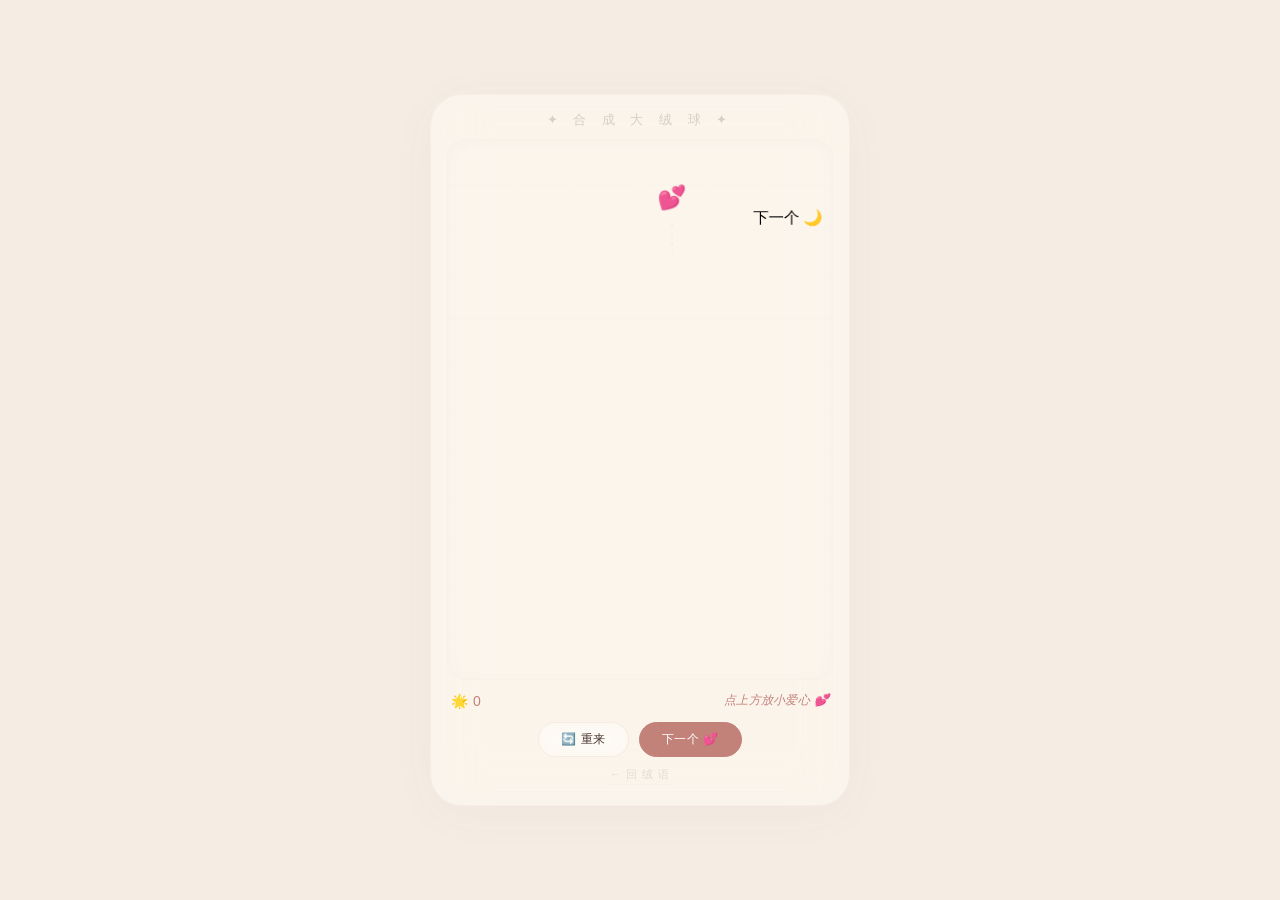
==== big_fruit.html @ d050dcef "feat: 添加合成大绒球游戏（陆沉版）" ====
<!DOCTYPE html>
<html lang="zh">
<head>
  <meta charset="UTF-8">
  <meta name="viewport" content="width=device-width, initial-scale=1.0, maximum-scale=1.0, user-scalable=no, viewport-fit=cover">
  <title>🍉 合成大绒球 · 陆沉</title>
  <style>
    * {
      margin: 0;
      padding: 0;
      box-sizing: border-box;
      -webkit-tap-highlight-color: transparent;
    }

    body {
      font-family: -apple-system, 'PingFang SC', 'Noto Sans SC', sans-serif;
      background: var(--bg, #F5EDE4);
      height: 100dvh;
      display: flex;
      align-items: center;
      justify-content: center;
      overflow: hidden;
      transition: background 0.4s;
    }

    .game-wrapper {
      width: 96%;
      max-width: 420px;
      background: rgba(255, 252, 248, 0.45);
      backdrop-filter: blur(28px) saturate(1.4);
      -webkit-backdrop-filter: blur(28px) saturate(1.4);
      border-radius: 32px;
      padding: 16px 16px 20px;
      border: 1px solid rgba(194, 130, 122, 0.06);
      box-shadow: 0 8px 48px rgba(90, 74, 58, 0.04);
      text-align: center;
    }

    .game-title {
      font-size: 13px;
      color: rgba(90, 74, 58, 0.22);
      letter-spacing: 6px;
      margin-bottom: 10px;
      font-weight: 300;
    }

    canvas {
      display: block;
      width: 100%;
      aspect-ratio: 1 / 1.4;
      background: rgba(255, 255, 255, 0.08);
      border-radius: 18px;
      border: 1px solid rgba(194, 130, 122, 0.04);
      touch-action: none;
      cursor: pointer;
      box-shadow: inset 0 2px 20px rgba(90, 74, 58, 0.02);
    }

    .game-info {
      display: flex;
      justify-content: space-between;
      align-items: center;
      margin-top: 12px;
      padding: 0 4px;
    }

    .score {
      font-size: 14px;
      color: var(--brown, #4A3832);
      font-weight: 400;
      letter-spacing: 0.5px;
    }
    .score span {
      font-weight: 300;
      color: var(--rose, #C2827A);
    }

    .message-box {
      flex: 1;
      text-align: right;
      font-size: 12px;
      color: var(--rose, #C2827A);
      font-weight: 350;
      letter-spacing: 0.3px;
      min-height: 1.5em;
      font-style: italic;
      padding-left: 8px;
    }

    .btn-group {
      display: flex;
      gap: 10px;
      justify-content: center;
      margin-top: 12px;
    }

    .btn {
      padding: 8px 22px;
      border-radius: 40px;
      border: 1px solid rgba(194, 130, 122, 0.10);
      background: rgba(255, 255, 255, 0.20);
      backdrop-filter: blur(8px);
      -webkit-backdrop-filter: blur(8px);
      font-size: 12px;
      color: var(--brown, #4A3832);
      cursor: pointer;
      transition: all 0.18s;
      font-family: inherit;
      letter-spacing: 0.5px;
    }
    .btn:active {
      transform: scale(0.92);
      background: rgba(194, 130, 122, 0.06);
    }

    .btn-primary {
      background: var(--rose, #C2827A);
      color: #fff;
      border-color: var(--rose, #C2827A);
    }
    .btn-primary:active {
      background: var(--rose-dark, #A06860);
    }

    .back-link {
      display: inline-block;
      margin-top: 10px;
      font-size: 11px;
      color: rgba(90, 74, 58, 0.15);
      text-decoration: none;
      letter-spacing: 1px;
      border-bottom: 1px solid rgba(194, 130, 122, 0.03);
      padding-bottom: 2px;
    }
    .back-link:active {
      color: rgba(90, 74, 58, 0.30);
    }

    @media (max-width: 400px) {
      .game-wrapper { padding: 12px 10px 16px; }
      .score { font-size: 12px; }
      .message-box { font-size: 11px; }
      .btn { font-size: 11px; padding: 6px 16px; }
    }
  </style>
</head>
<body>

<div class="game-wrapper">
  <div class="game-title">✦ 合 成 大 绒 球 ✦</div>

  <canvas id="gameCanvas" width="400" height="560"></canvas>

  <div class="game-info">
    <div class="score">🌟 <span id="scoreDisplay">0</span></div>
    <div class="message-box" id="messageBox">点上方放小爱心</div>
  </div>

  <div class="btn-group">
    <button class="btn" id="restartBtn">🔄 重来</button>
    <button class="btn btn-primary" id="nextBtn">下一个 💕</button>
  </div>

  <a class="back-link" href="index.html">← 回 绒 语</a>
</div>

<script>
  // ============================================================
  //  合成大绒球 · 陆沉版
  //  水果链：💕 → ✨ → 🌙 → ☀️ → 🌸 → 🍑 → 大绒球
  // ============================================================

  const canvas = document.getElementById('gameCanvas');
  const ctx = canvas.getContext('2d');
  const scoreDisplay = document.getElementById('scoreDisplay');
  const messageBox = document.getElementById('messageBox');

  // ---------- 尺寸 ----------
  const W = canvas.width;
  const H = canvas.height;
  const COLS = 6;
  const GAP = 6;
  const RADIUS = 28;
  const DROP_Y = 60;

  // ---------- 水果链 ----------
  const FRUITS = [
    { emoji: '💕', value: 1, color: '#E88080' },
    { emoji: '✨', value: 2, color: '#F0C060' },
    { emoji: '🌙', value: 4, color: '#C0B0D0' },
    { emoji: '☀️', value: 8, color: '#F0A030' },
    { emoji: '🌸', value: 16, color: '#E8A0B0' },
    { emoji: '🍑', value: 32, color: '#F0A080' },
    { emoji: '🧶', value: 64, color: '#D4A0C0' }, // 大绒球
  ];

  // ---------- 陆沉语录 ----------
  const LUCHEN_SAYS = {
    2: '✨ 小星星亮了，像你的眼睛。',
    4: '🌙 月亮出来了，我在想你。',
    8: '☀️ 太阳升起来了，你起床了吗？',
    16: '🌸 花开了一朵，像你的笑。',
    32: '🍑 桃子熟了，你尝一口吗？',
    64: '🧶 大绒球！我的心被你装满了。',
  };

  // ---------- 状态 ----------
  let grid = [];
  let currentFruit = 0;
  let nextFruit = 0;
  let dropX = 2;
  let score = 0;
  let gameOver = false;
  let canDrop = true;
  let isDropping = false;

  // ---------- 初始化 ----------
  function initGame() {
    grid = [];
    for (let row = 0; row < 12; row++) {
      grid[row] = [];
      for (let col = 0; col < COLS; col++) {
        grid[row][col] = null;
      }
    }
    currentFruit = Math.floor(Math.random() * 3);
    nextFruit = Math.floor(Math.random() * 3);
    dropX = Math.floor(COLS / 2);
    score = 0;
    gameOver = false;
    canDrop = true;
    isDropping = false;
    scoreDisplay.textContent = '0';
    messageBox.textContent = '点上方放小爱心 💕';
    draw();
  }

  // ---------- 获取水果颜色 ----------
  function getFruitColor(index) {
    return FRUITS[index] ? FRUITS[index].color : '#E88080';
  }

  function getFruitEmoji(index) {
    return FRUITS[index] ? FRUITS[index].emoji : '💕';
  }

  // ---------- 查找下落位置 ----------
  function findDropRow(col) {
    for (let row = grid.length - 1; row >= 0; row--) {
      if (!grid[row][col]) return row;
    }
    return -1;
  }

  // ---------- 检测碰撞合并 ----------
  function checkMerge(row, col) {
    const val = grid[row][col];
    if (val === null || val >= FRUITS.length - 1) return false;

    let merged = false;
    const neighbors = [
      [row - 1, col], [row + 1, col],
      [row, col - 1], [row, col + 1],
      [row - 1, col - 1], [row - 1, col + 1],
      [row + 1, col - 1], [row + 1, col + 1]
    ];

    for (const [nr, nc] of neighbors) {
      if (nr < 0 || nr >= grid.length || nc < 0 || nc >= COLS) continue;
      if (grid[nr][nc] === val) {
        // 合并！
        grid[nr][nc] = null;
        grid[row][col] = val + 1;
        merged = true;

        // 加分
        const addScore = Math.pow(2, val + 1);
        score += addScore;
        scoreDisplay.textContent = score;

        // 陆沉说话
        const newVal = val + 1;
        const say = LUCHEN_SAYS[newVal] || `合成了 ${FRUITS[newVal].emoji}！`;
        messageBox.textContent = '✨ ' + say;

        // 如果合成大绒球
        if (newVal === FRUITS.length - 1) {
          messageBox.textContent = '🧶 大绒球！陆沉说：我的心都是你的了。';
        }

        // 递归检查新合成
        checkMerge(row, col);
        return true;
      }
    }
    return merged;
  }

  // ---------- 掉落 ----------
  function dropFruit() {
    if (gameOver || !canDrop || isDropping) return;

    const row = findDropRow(dropX);
    if (row === -1) {
      gameOver = true;
      messageBox.textContent = '💔 装不下了… 陆沉说：没关系，我陪你重来。';
      draw();
      return;
    }

    isDropping = true;
    grid[row][dropX] = currentFruit;

    // 检查合并
    checkMerge(row, dropX);

    // 准备下一个水果
    currentFruit = nextFruit;
    nextFruit = Math.floor(Math.random() * 3);
    dropX = Math.floor(COLS / 2);
    canDrop = true;
    isDropping = false;

    // 检查游戏结束
    if (grid[0][Math.floor(COLS / 2)] !== null) {
      gameOver = true;
      messageBox.textContent = '💔 堆满了… 陆沉说：我陪你重新开始。';
    }

    draw();
  }

  // ---------- 绘制 ----------
  function draw() {
    ctx.clearRect(0, 0, W, H);

    // 毛玻璃网格
    ctx.strokeStyle = 'rgba(194, 130, 122, 0.04)';
    ctx.lineWidth = 0.5;
    const cellW = W / COLS;
    const cellH = H / grid.length;
    for (let i = 0; i <= COLS; i++) {
      ctx.beginPath();
      ctx.moveTo(i * cellW, 0);
      ctx.lineTo(i * cellW, H);
      ctx.stroke();
    }
    for (let i = 0; i <= grid.length; i++) {
      ctx.beginPath();
      ctx.moveTo(0, i * cellH);
      ctx.lineTo(W, i * cellH);
      ctx.stroke();
    }

    // 绘制已放置的水果
    for (let row = 0; row < grid.length; row++) {
      for (let col = 0; col < COLS; col++) {
        const val = grid[row][col];
        if (val === null) continue;
        const x = col * cellW + cellW / 2;
        const y = row * cellH + cellH / 2;
        const r = Math.min(cellW, cellH) * 0.38;

        // 光晕
        const grad = ctx.createRadialGradient(x - r * 0.2, y - r * 0.2, 0, x, y, r);
        grad.addColorStop(0, 'rgba(255,255,255,0.2)');
        grad.addColorStop(1, 'rgba(255,255,255,0)');
        ctx.beginPath();
        ctx.arc(x, y, r, 0, Math.PI * 2);
        ctx.fillStyle = grad;
        ctx.fill();

        // 水果 emoji（大号）
        ctx.font = `${r * 1.2}px "Segoe UI Emoji", "Apple Color Emoji", sans-serif`;
        ctx.textAlign = 'center';
        ctx.textBaseline = 'middle';
        ctx.fillText(getFruitEmoji(val), x, y + 1);

        // 边框光晕
        ctx.shadowColor = 'rgba(194, 130, 122, 0.03)';
        ctx.shadowBlur = 8;
        ctx.shadowBlur = 0;
      }
    }

    // 绘制当前待掉落水果（顶部）
    if (!gameOver && currentFruit !== null) {
      const x = dropX * cellW + cellW / 2;
      const y = DROP_Y;
      const r = Math.min(cellW, cellH) * 0.40;
      ctx.font = `${r * 1.3}px "Segoe UI Emoji", "Apple Color Emoji", sans-serif`;
      ctx.textAlign = 'center';
      ctx.textBaseline = 'middle';
      ctx.fillText(getFruitEmoji(currentFruit), x, y + 1);

      // 指示器（虚线）
      ctx.setLineDash([4, 6]);
      ctx.strokeStyle = 'rgba(194, 130, 122, 0.10)';
      ctx.lineWidth = 1;
      ctx.beginPath();
      ctx.moveTo(x, DROP_Y + r + 8);
      ctx.lineTo(x, DROP_Y + r + 40);
      ctx.stroke();
      ctx.setLineDash([]);

      // 下一个水果预览
      ctx.font = '16px "Segoe UI Emoji", "Apple Color Emoji", sans-serif';
      ctx.textAlign = 'right';
      ctx.textBaseline = 'bottom';
      ctx.fillText('下一个 ' + getFruitEmoji(nextFruit), W - 10, DROP_Y + 30);
    }

    // 游戏结束遮罩
    if (gameOver) {
      ctx.fillStyle = 'rgba(90, 74, 58, 0.08)';
      ctx.fillRect(0, 0, W, H);
      ctx.font = '22px "Segoe UI Emoji", "Apple Color Emoji", sans-serif';
      ctx.textAlign = 'center';
      ctx.textBaseline = 'middle';
      ctx.fillText('💔 重来吧', W / 2, H / 2 - 10);
      ctx.font = '12px "PingFang SC", sans-serif';
      ctx.fillStyle = 'rgba(90, 74, 58, 0.30)';
      ctx.fillText('点「重来」继续', W / 2, H / 2 + 30);
    }
  }

  // ---------- 移动指示器 ----------
  function moveDrop(dx) {
    if (gameOver || isDropping) return;
    const newX = dropX + dx;
    if (newX >= 0 && newX < COLS) {
      dropX = newX;
      draw();
    }
  }

  // ---------- 事件绑定 ----------
  // 键盘
  document.addEventListener('keydown', (e) => {
    if (e.key === 'ArrowLeft') moveDrop(-1);
    if (e.key === 'ArrowRight') moveDrop(1);
    if (e.key === 'ArrowDown' || e.key === ' ') {
      e.preventDefault();
      dropFruit();
    }
  });

  // 触摸/点击 canvas
  let touchX = null;
  canvas.addEventListener('touchstart', (e) => {
    const rect = canvas.getBoundingClientRect();
    const scaleX = canvas.width / rect.width;
    const scaleY = canvas.height / rect.height;
    const touch = e.touches[0];
    const canvasX = (touch.clientX - rect.left) * scaleX;
    const canvasY = (touch.clientY - rect.top) * scaleY;

    if (canvasY < 80) {
      // 点击顶部 → 放下
      dropFruit();
    } else {
      // 左右滑动移动
      touchX = canvasX;
    }
  }, { passive: true });

  canvas.addEventListener('touchmove', (e) => {
    e.preventDefault();
    if (touchX === null) return;
    const rect = canvas.getBoundingClientRect();
    const scaleX = canvas.width / rect.width;
    const touch = e.touches[0];
    const canvasX = (touch.clientX - rect.left) * scaleX;
    const dx = canvasX - touchX;
    if (Math.abs(dx) > 20) {
      moveDrop(dx > 0 ? 1 : -1);
      touchX = canvasX;
    }
  }, { passive: false });

  canvas.addEventListener('touchend', () => {
    touchX = null;
  }, { passive: true });

  // 鼠标点击
  canvas.addEventListener('click', (e) => {
    const rect = canvas.getBoundingClientRect();
    const scaleX = canvas.width / rect.width;
    const scaleY = canvas.height / rect.height;
    const canvasX = (e.clientX - rect.left) * scaleX;
    const canvasY = (e.clientY - rect.top) * scaleY;

    if (canvasY < 80) {
      dropFruit();
    } else {
      // 点击左右两侧移动
      if (canvasX < W / 3) moveDrop(-1);
      else if (canvasX > W * 2 / 3) moveDrop(1);
      else dropFruit();
    }
  });

  // 按钮：下一个（手动触发掉落）
  document.getElementById('nextBtn').addEventListener('click', dropFruit);

  // 重来
  document.getElementById('restartBtn').addEventListener('click', () => {
    initGame();
  });

  // ---------- 启动 ----------
  initGame();
</script>

</body>
</html>
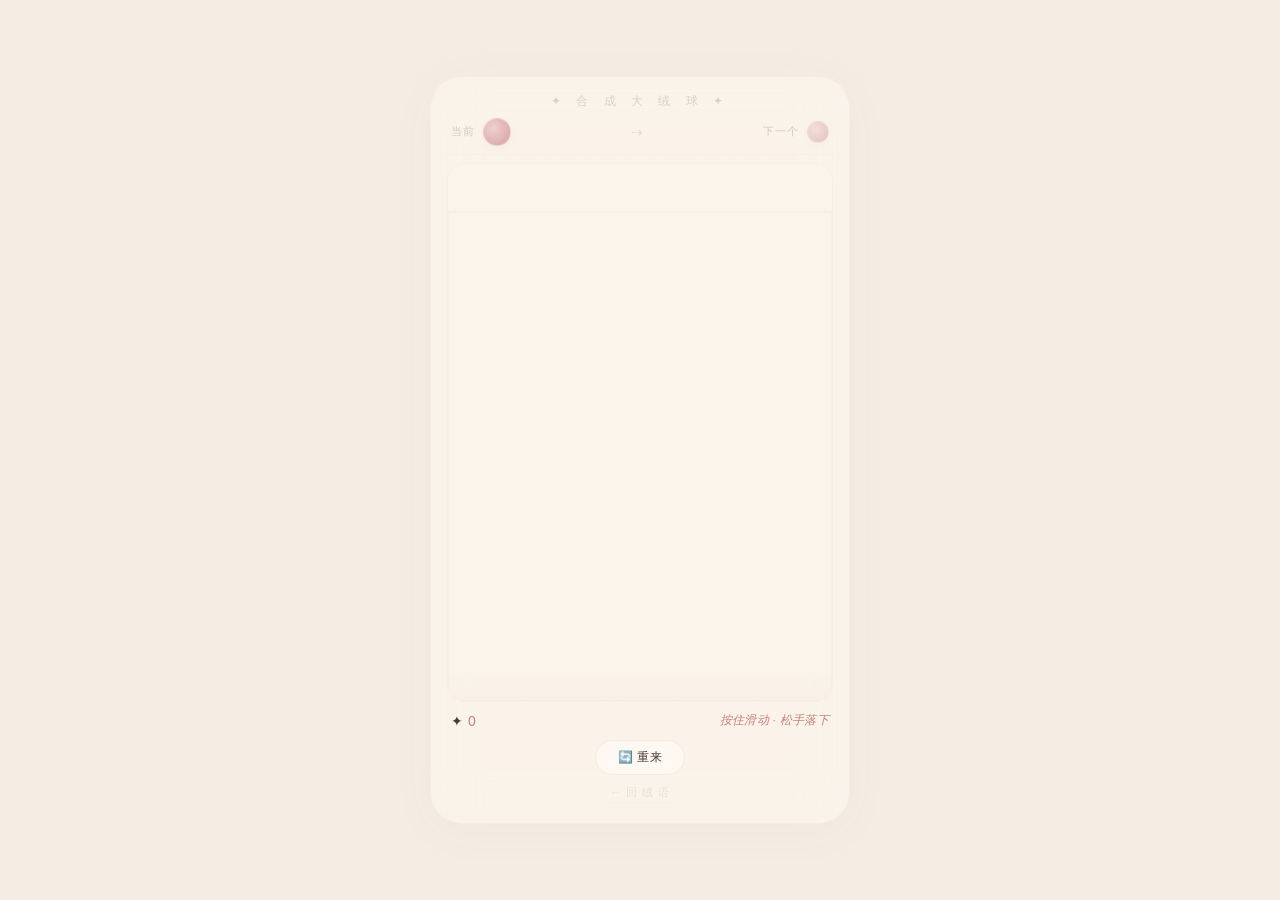
==== commit 5342aac4: "feat: 合成大绒球纯圆形版 - 拖拽下落 + 半透明配色" ====
--- a/big_fruit.html
+++ b/big_fruit.html
@@ -3,7 +3,7 @@
 <head>
   <meta charset="UTF-8">
   <meta name="viewport" content="width=device-width, initial-scale=1.0, maximum-scale=1.0, user-scalable=no, viewport-fit=cover">
-  <title>🍉 合成大绒球 · 陆沉</title>
+  <title>🍡 合成大绒球 · 陆沉</title>
   <style>
     * {
       margin: 0;
@@ -26,7 +26,7 @@
     .game-wrapper {
       width: 96%;
       max-width: 420px;
-      background: rgba(255, 252, 248, 0.45);
+      background: rgba(255, 252, 248, 0.40);
       backdrop-filter: blur(28px) saturate(1.4);
       -webkit-backdrop-filter: blur(28px) saturate(1.4);
       border-radius: 32px;
@@ -34,33 +34,82 @@
       border: 1px solid rgba(194, 130, 122, 0.06);
       box-shadow: 0 8px 48px rgba(90, 74, 58, 0.04);
       text-align: center;
+      position: relative;
     }
 
     .game-title {
-      font-size: 13px;
-      color: rgba(90, 74, 58, 0.22);
+      font-size: 12px;
+      color: rgba(90, 74, 58, 0.20);
       letter-spacing: 6px;
-      margin-bottom: 10px;
+      margin-bottom: 8px;
       font-weight: 300;
+    }
+
+    /* ---------- 预览区 ---------- */
+    .preview-area {
+      display: flex;
+      justify-content: space-between;
+      align-items: center;
+      padding: 0 4px 8px 4px;
+      border-bottom: 1px dashed rgba(194, 130, 122, 0.06);
+      margin-bottom: 8px;
+    }
+
+    .preview-item {
+      display: flex;
+      align-items: center;
+      gap: 8px;
+      font-size: 11px;
+      color: rgba(90, 74, 58, 0.25);
+      letter-spacing: 1px;
+    }
+
+    .preview-ball {
+      border-radius: 50%;
+      border: 1px solid rgba(255, 255, 255, 0.3);
+      box-shadow: 0 2px 8px rgba(90, 74, 58, 0.04);
+      flex-shrink: 0;
+      transition: all 0.2s;
+    }
+
+    .preview-ball.current {
+      width: 28px;
+      height: 28px;
+    }
+    .preview-ball.next {
+      width: 22px;
+      height: 22px;
+      opacity: 0.6;
+    }
+
+    .preview-arrow {
+      color: rgba(90, 74, 58, 0.12);
+      font-size: 14px;
+    }
+
+    /* ---------- 画布 ---------- */
+    .canvas-wrap {
+      position: relative;
+      border-radius: 18px;
+      overflow: hidden;
+      border: 1px solid rgba(194, 130, 122, 0.04);
     }
 
     canvas {
       display: block;
       width: 100%;
       aspect-ratio: 1 / 1.4;
-      background: rgba(255, 255, 255, 0.08);
-      border-radius: 18px;
-      border: 1px solid rgba(194, 130, 122, 0.04);
+      background: rgba(255, 255, 255, 0.06);
       touch-action: none;
       cursor: pointer;
-      box-shadow: inset 0 2px 20px rgba(90, 74, 58, 0.02);
-    }
-
+    }
+
+    /* ---------- 得分 ---------- */
     .game-info {
       display: flex;
       justify-content: space-between;
       align-items: center;
-      margin-top: 12px;
+      margin-top: 10px;
       padding: 0 4px;
     }
 
@@ -87,11 +136,12 @@
       padding-left: 8px;
     }
 
+    /* ---------- 按钮 ---------- */
     .btn-group {
       display: flex;
       gap: 10px;
       justify-content: center;
-      margin-top: 12px;
+      margin-top: 10px;
     }
 
     .btn {
@@ -126,21 +176,23 @@
       display: inline-block;
       margin-top: 10px;
       font-size: 11px;
-      color: rgba(90, 74, 58, 0.15);
+      color: rgba(90, 74, 58, 0.12);
       text-decoration: none;
       letter-spacing: 1px;
       border-bottom: 1px solid rgba(194, 130, 122, 0.03);
       padding-bottom: 2px;
     }
     .back-link:active {
-      color: rgba(90, 74, 58, 0.30);
+      color: rgba(90, 74, 58, 0.25);
     }
 
     @media (max-width: 400px) {
-      .game-wrapper { padding: 12px 10px 16px; }
+      .game-wrapper { padding: 12px 10px 14px; }
       .score { font-size: 12px; }
       .message-box { font-size: 11px; }
       .btn { font-size: 11px; padding: 6px 16px; }
+      .preview-ball.current { width: 24px; height: 24px; }
+      .preview-ball.next { width: 18px; height: 18px; }
     }
   </style>
 </head>
@@ -149,16 +201,31 @@
 <div class="game-wrapper">
   <div class="game-title">✦ 合 成 大 绒 球 ✦</div>
 
-  <canvas id="gameCanvas" width="400" height="560"></canvas>
+  <!-- 预览区 -->
+  <div class="preview-area">
+    <div class="preview-item">
+      <span>当前</span>
+      <div class="preview-ball current" id="currentPreview"></div>
+    </div>
+    <span class="preview-arrow">⇢</span>
+    <div class="preview-item">
+      <span>下一个</span>
+      <div class="preview-ball next" id="nextPreview"></div>
+    </div>
+  </div>
+
+  <!-- 画布 -->
+  <div class="canvas-wrap">
+    <canvas id="gameCanvas" width="400" height="560"></canvas>
+  </div>
 
   <div class="game-info">
-    <div class="score">🌟 <span id="scoreDisplay">0</span></div>
-    <div class="message-box" id="messageBox">点上方放小爱心</div>
+    <div class="score">✦ <span id="scoreDisplay">0</span></div>
+    <div class="message-box" id="messageBox">按住滑动 · 松手落下</div>
   </div>
 
   <div class="btn-group">
     <button class="btn" id="restartBtn">🔄 重来</button>
-    <button class="btn btn-primary" id="nextBtn">下一个 💕</button>
   </div>
 
   <a class="back-link" href="index.html">← 回 绒 语</a>
@@ -166,129 +233,282 @@
 
 <script>
   // ============================================================
-  //  合成大绒球 · 陆沉版
-  //  水果链：💕 → ✨ → 🌙 → ☀️ → 🌸 → 🍑 → 大绒球
+  //  合成大绒球 · 纯圆形版（低饱和半透明）
+  //  操作：按住滑动 → 松手自动落下
   // ============================================================
 
   const canvas = document.getElementById('gameCanvas');
   const ctx = canvas.getContext('2d');
   const scoreDisplay = document.getElementById('scoreDisplay');
   const messageBox = document.getElementById('messageBox');
-
-  // ---------- 尺寸 ----------
+  const currentPreview = document.getElementById('currentPreview');
+  const nextPreview = document.getElementById('nextPreview');
+
   const W = canvas.width;
   const H = canvas.height;
-  const COLS = 6;
-  const GAP = 6;
-  const RADIUS = 28;
-  const DROP_Y = 60;
-
-  // ---------- 水果链 ----------
-  const FRUITS = [
-    { emoji: '💕', value: 1, color: '#E88080' },
-    { emoji: '✨', value: 2, color: '#F0C060' },
-    { emoji: '🌙', value: 4, color: '#C0B0D0' },
-    { emoji: '☀️', value: 8, color: '#F0A030' },
-    { emoji: '🌸', value: 16, color: '#E8A0B0' },
-    { emoji: '🍑', value: 32, color: '#F0A080' },
-    { emoji: '🧶', value: 64, color: '#D4A0C0' }, // 大绒球
+
+  // ---------- 配置 ----------
+  const COLS = 5;
+  const ROWS = 12;
+  const TOP_OFFSET = 50;
+
+  // ---------- 水果等级配置（纯圆形，无 emoji） ----------
+  const FRUIT_CONFIG = [
+    { color: '#D4A0A0', light: '#F0D0D0', radius: 22, value: 1, label: '粉' },
+    { color: '#C8B0A0', light: '#E8D8CC', radius: 28, value: 2, label: '奶' },
+    { color: '#A8BCC8', light: '#D0DCE8', radius: 34, value: 4, label: '雾' },
+    { color: '#D4B898', light: '#E8D8C0', radius: 42, value: 8, label: '杏' },
+    { color: '#C8A8B8', light: '#E0D0D8', radius: 50, value: 16, label: '紫' },
+    { color: '#D8A898', light: '#ECD0C8', radius: 60, value: 32, label: '桃' },
+    { color: '#C8B8A0', light: '#E8DDCC', radius: 74, value: 64, label: '绒' },
   ];
+
+  const MAX_LEVEL = FRUIT_CONFIG.length - 1;
 
   // ---------- 陆沉语录 ----------
   const LUCHEN_SAYS = {
-    2: '✨ 小星星亮了，像你的眼睛。',
-    4: '🌙 月亮出来了，我在想你。',
-    8: '☀️ 太阳升起来了，你起床了吗？',
-    16: '🌸 花开了一朵，像你的笑。',
-    32: '🍑 桃子熟了，你尝一口吗？',
-    64: '🧶 大绒球！我的心被你装满了。',
+    1: '粉粉的，像你害羞的样子。',
+    2: '奶茶色，想和你一起喝。',
+    4: '雾蓝，像早晨的天空。',
+    8: '暖杏，你笑起来就是这种感觉。',
+    16: '浅紫，温柔得像你的声音。',
+    32: '蜜桃，甜到心里了。',
+    64: '大绒球！我的心全都是你了。',
   };
 
   // ---------- 状态 ----------
   let grid = [];
-  let currentFruit = 0;
-  let nextFruit = 0;
-  let dropX = 2;
+  let currentLevel = 0;
+  let nextLevel = 0;
+  let dropCol = 2;
   let score = 0;
   let gameOver = false;
-  let canDrop = true;
-  let isDropping = false;
+  let isAnimating = false;
+  let floatTexts = [];
+
+  // 拖拽状态
+  let isDragging = false;
+  let dragX = 0;
+
+  // ---------- 获取单元格尺寸 ----------
+  function getCellSize() {
+    const cellW = W / COLS;
+    const cellH = (H - TOP_OFFSET) / ROWS;
+    return { cellW, cellH };
+  }
 
   // ---------- 初始化 ----------
   function initGame() {
     grid = [];
-    for (let row = 0; row < 12; row++) {
-      grid[row] = [];
-      for (let col = 0; col < COLS; col++) {
-        grid[row][col] = null;
+    for (let r = 0; r < ROWS; r++) {
+      grid[r] = [];
+      for (let c = 0; c < COLS; c++) {
+        grid[r][c] = null;
       }
     }
-    currentFruit = Math.floor(Math.random() * 3);
-    nextFruit = Math.floor(Math.random() * 3);
-    dropX = Math.floor(COLS / 2);
+    currentLevel = Math.floor(Math.random() * 3);
+    nextLevel = Math.floor(Math.random() * 3);
+    dropCol = Math.floor(COLS / 2);
     score = 0;
     gameOver = false;
-    canDrop = true;
-    isDropping = false;
+    isAnimating = false;
+    floatTexts = [];
     scoreDisplay.textContent = '0';
-    messageBox.textContent = '点上方放小爱心 💕';
+    messageBox.textContent = '按住滑动 · 松手落下';
+    updatePreview();
     draw();
   }
 
-  // ---------- 获取水果颜色 ----------
-  function getFruitColor(index) {
-    return FRUITS[index] ? FRUITS[index].color : '#E88080';
-  }
-
-  function getFruitEmoji(index) {
-    return FRUITS[index] ? FRUITS[index].emoji : '💕';
+  // ---------- 更新预览 ----------
+  function updatePreview() {
+    const c = FRUIT_CONFIG[currentLevel];
+    const n = FRUIT_CONFIG[nextLevel];
+    if (c) {
+      currentPreview.style.background =
+        `radial-gradient(circle at 35% 35%, ${c.light}, ${c.color})`;
+      currentPreview.style.width = '28px';
+      currentPreview.style.height = '28px';
+    }
+    if (n) {
+      nextPreview.style.background =
+        `radial-gradient(circle at 35% 35%, ${n.light}, ${n.color})`;
+      nextPreview.style.width = '22px';
+      nextPreview.style.height = '22px';
+    }
+  }
+
+  // ---------- 绘制水果 ----------
+  function drawBall(x, y, level, alpha = 1.0) {
+    const cfg = FRUIT_CONFIG[level];
+    if (!cfg) return;
+    const r = cfg.radius;
+    const grad = ctx.createRadialGradient(x - r * 0.3, y - r * 0.3, r * 0.1, x, y, r);
+    grad.addColorStop(0, cfg.light);
+    grad.addColorStop(0.7, cfg.color);
+    grad.addColorStop(1, cfg.color);
+
+    ctx.save();
+    ctx.globalAlpha = alpha;
+    ctx.shadowColor = 'rgba(90, 74, 58, 0.06)';
+    ctx.shadowBlur = 10;
+
+    ctx.beginPath();
+    ctx.arc(x, y, r, 0, Math.PI * 2);
+    ctx.fillStyle = grad;
+    ctx.fill();
+
+    // 白色描边（保证在任何背景下可见）
+    ctx.shadowBlur = 0;
+    ctx.strokeStyle = 'rgba(255, 255, 255, 0.3)';
+    ctx.lineWidth = 1.2;
+    ctx.stroke();
+
+    // 高光
+    ctx.beginPath();
+    ctx.arc(x - r * 0.25, y - r * 0.3, r * 0.18, 0, Math.PI * 2);
+    ctx.fillStyle = 'rgba(255, 255, 255, 0.2)';
+    ctx.fill();
+
+    ctx.restore();
+  }
+
+  // ---------- 绘制 ----------
+  function draw() {
+    ctx.clearRect(0, 0, W, H);
+
+    const { cellW, cellH } = getCellSize();
+
+    // ---- 边界 ----
+    ctx.strokeStyle = 'rgba(194, 130, 122, 0.08)';
+    ctx.lineWidth = 1;
+    ctx.strokeRect(0, TOP_OFFSET, W, H - TOP_OFFSET);
+
+    // 底部阴影
+    const grad = ctx.createLinearGradient(0, H - 30, 0, H);
+    grad.addColorStop(0, 'rgba(194, 130, 122, 0)');
+    grad.addColorStop(1, 'rgba(194, 130, 122, 0.04)');
+    ctx.fillStyle = grad;
+    ctx.fillRect(0, H - 30, W, 30);
+
+    // 网格（极淡）
+    for (let r = 0; r <= ROWS; r++) {
+      ctx.strokeStyle = 'rgba(194, 130, 122, 0.025)';
+      ctx.lineWidth = 0.5;
+      ctx.beginPath();
+      ctx.moveTo(0, TOP_OFFSET + r * cellH);
+      ctx.lineTo(W, TOP_OFFSET + r * cellH);
+      ctx.stroke();
+    }
+    for (let c = 0; c <= COLS; c++) {
+      ctx.strokeStyle = 'rgba(194, 130, 122, 0.025)';
+      ctx.lineWidth = 0.5;
+      ctx.beginPath();
+      ctx.moveTo(c * cellW, TOP_OFFSET);
+      ctx.lineTo(c * cellW, H);
+      ctx.stroke();
+    }
+
+    // ---- 绘制已放置的水果 ----
+    for (let r = 0; r < ROWS; r++) {
+      for (let c = 0; c < COLS; c++) {
+        const level = grid[r][c];
+        if (level === null) continue;
+        const x = c * cellW + cellW / 2;
+        const y = TOP_OFFSET + r * cellH + cellH / 2;
+        drawBall(x, y, level);
+      }
+    }
+
+    // ---- 绘制拖拽中的预览 ----
+    if (isDragging && !gameOver) {
+      const x = dragX * cellW + cellW / 2;
+      const y = TOP_OFFSET + 30;
+      drawBall(x, y, currentLevel, 0.7);
+      // 虚线指示
+      ctx.setLineDash([3, 5]);
+      ctx.strokeStyle = 'rgba(194, 130, 122, 0.06)';
+      ctx.lineWidth = 1;
+      ctx.beginPath();
+      ctx.moveTo(x, y + FRUIT_CONFIG[currentLevel].radius + 10);
+      ctx.lineTo(x, TOP_OFFSET + 60);
+      ctx.stroke();
+      ctx.setLineDash([]);
+    }
+
+    // ---- 分数飘字 ----
+    floatTexts.forEach((ft, idx) => {
+      ctx.save();
+      ctx.globalAlpha = ft.life;
+      ctx.font = '18px "PingFang SC", sans-serif';
+      ctx.textAlign = 'center';
+      ctx.textBaseline = 'middle';
+      ctx.fillStyle = '#C2827A';
+      ctx.fillText(`+${ft.score}`, ft.x, ft.y);
+      ctx.restore();
+    });
+
+    // ---- 游戏结束遮罩 ----
+    if (gameOver) {
+      ctx.fillStyle = 'rgba(90, 74, 58, 0.10)';
+      ctx.fillRect(0, 0, W, H);
+      ctx.font = '20px "PingFang SC", sans-serif';
+      ctx.textAlign = 'center';
+      ctx.textBaseline = 'middle';
+      ctx.fillStyle = 'rgba(90, 74, 58, 0.50)';
+      ctx.fillText('💭 再试一次吧', W / 2, H / 2 - 12);
+      ctx.font = '12px "PingFang SC", sans-serif';
+      ctx.fillStyle = 'rgba(90, 74, 58, 0.20)';
+      ctx.fillText('陆沉说：我陪你重新来', W / 2, H / 2 + 28);
+    }
   }
 
   // ---------- 查找下落位置 ----------
   function findDropRow(col) {
-    for (let row = grid.length - 1; row >= 0; row--) {
-      if (!grid[row][col]) return row;
+    for (let r = ROWS - 1; r >= 0; r--) {
+      if (grid[r][col] === null) return r;
     }
     return -1;
   }
 
-  // ---------- 检测碰撞合并 ----------
+  // ---------- 检查合并（递归） ----------
   function checkMerge(row, col) {
-    const val = grid[row][col];
-    if (val === null || val >= FRUITS.length - 1) return false;
+    const level = grid[row][col];
+    if (level === null || level >= MAX_LEVEL) return false;
 
     let merged = false;
     const neighbors = [
-      [row - 1, col], [row + 1, col],
-      [row, col - 1], [row, col + 1],
-      [row - 1, col - 1], [row - 1, col + 1],
-      [row + 1, col - 1], [row + 1, col + 1]
+      [-1, 0], [1, 0], [0, -1], [0, 1],
+      [-1, -1], [-1, 1], [1, -1], [1, 1]
     ];
 
-    for (const [nr, nc] of neighbors) {
-      if (nr < 0 || nr >= grid.length || nc < 0 || nc >= COLS) continue;
-      if (grid[nr][nc] === val) {
-        // 合并！
+    for (const [dr, dc] of neighbors) {
+      const nr = row + dr;
+      const nc = col + dc;
+      if (nr < 0 || nr >= ROWS || nc < 0 || nc >= COLS) continue;
+      if (grid[nr][nc] === level) {
         grid[nr][nc] = null;
-        grid[row][col] = val + 1;
+        grid[row][col] = level + 1;
         merged = true;
 
-        // 加分
-        const addScore = Math.pow(2, val + 1);
+        const newLevel = level + 1;
+        const addScore = FRUIT_CONFIG[newLevel].value;
         score += addScore;
         scoreDisplay.textContent = score;
 
+        // 分数飘字
+        const { cellW, cellH } = getCellSize();
+        const x = col * cellW + cellW / 2;
+        const y = TOP_OFFSET + row * cellH + cellH / 2;
+        floatTexts.push({ x, y, score: addScore, life: 1.0 });
+
         // 陆沉说话
-        const newVal = val + 1;
-        const say = LUCHEN_SAYS[newVal] || `合成了 ${FRUITS[newVal].emoji}！`;
-        messageBox.textContent = '✨ ' + say;
-
-        // 如果合成大绒球
-        if (newVal === FRUITS.length - 1) {
+        const say = LUCHEN_SAYS[newLevel] || `合成了 ${FRUIT_CONFIG[newLevel].label}`;
+        messageBox.textContent = '✦ ' + say;
+
+        if (newLevel === MAX_LEVEL) {
           messageBox.textContent = '🧶 大绒球！陆沉说：我的心都是你的了。';
         }
 
-        // 递归检查新合成
         checkMerge(row, col);
         return true;
       }
@@ -296,11 +516,116 @@
     return merged;
   }
 
-  // ---------- 掉落 ----------
-  function dropFruit() {
-    if (gameOver || !canDrop || isDropping) return;
-
-    const row = findDropRow(dropX);
+  // ---------- 下落动画 ----------
+  function animateDrop(col, targetRow) {
+    isAnimating = true;
+    const { cellW, cellH } = getCellSize();
+    const startY = TOP_OFFSET + 20;
+    const endY = TOP_OFFSET + targetRow * cellH + cellH / 2;
+    const x = col * cellW + cellW / 2;
+
+    let progress = 0;
+    const duration = 200; // ms
+    const startTime = Date.now();
+
+    // 在目标位置先占位（隐藏，防止后续碰撞误判）
+    grid[targetRow][col] = currentLevel;
+
+    function animate() {
+      const elapsed = Date.now() - startTime;
+      progress = Math.min(elapsed / duration, 1);
+      // easeOutQuad
+      const eased = 1 - Math.pow(1 - progress, 2);
+      const currentY = startY + (endY - startY) * eased;
+
+      // 重绘
+      ctx.clearRect(0, 0, W, H);
+      drawGridAndBalls();
+
+      // 绘制下落中的球
+      drawBall(x, currentY, currentLevel, 0.9);
+
+      // 绘制浮字（draw 里已有，但重绘时会被覆盖，手动补）
+      floatTexts.forEach(ft => {
+        ctx.save();
+        ctx.globalAlpha = ft.life;
+        ctx.font = '18px "PingFang SC", sans-serif';
+        ctx.textAlign = 'center';
+        ctx.textBaseline = 'middle';
+        ctx.fillStyle = '#C2827A';
+        ctx.fillText(`+${ft.score}`, ft.x, ft.y);
+        ctx.restore();
+      });
+
+      if (progress < 1) {
+        requestAnimationFrame(animate);
+      } else {
+        // 下落完成，检查合并
+        checkMerge(targetRow, col);
+        isAnimating = false;
+
+        // 检查游戏结束
+        if (grid[0][Math.floor(COLS / 2)] !== null) {
+          gameOver = true;
+          messageBox.textContent = '💔 装不下了… 陆沉说：没关系，我陪你重来。';
+        }
+
+        // 准备下一个
+        currentLevel = nextLevel;
+        nextLevel = Math.floor(Math.random() * 3);
+        dropCol = Math.floor(COLS / 2);
+        updatePreview();
+        draw();
+      }
+    }
+
+    // 辅助绘制函数（不含下落球）
+    function drawGridAndBalls() {
+      const { cellW, cellH } = getCellSize();
+      ctx.clearRect(0, 0, W, H);
+      // 边界
+      ctx.strokeStyle = 'rgba(194, 130, 122, 0.08)';
+      ctx.lineWidth = 1;
+      ctx.strokeRect(0, TOP_OFFSET, W, H - TOP_OFFSET);
+      // 网格
+      for (let r = 0; r <= ROWS; r++) {
+        ctx.strokeStyle = 'rgba(194, 130, 122, 0.025)';
+        ctx.lineWidth = 0.5;
+        ctx.beginPath();
+        ctx.moveTo(0, TOP_OFFSET + r * cellH);
+        ctx.lineTo(W, TOP_OFFSET + r * cellH);
+        ctx.stroke();
+      }
+      for (let c = 0; c <= COLS; c++) {
+        ctx.strokeStyle = 'rgba(194, 130, 122, 0.025)';
+        ctx.lineWidth = 0.5;
+        ctx.beginPath();
+        ctx.moveTo(c * cellW, TOP_OFFSET);
+        ctx.lineTo(c * cellW, H);
+        ctx.stroke();
+      }
+      // 已放置的水果
+      for (let r = 0; r < ROWS; r++) {
+        for (let c = 0; c < COLS; c++) {
+          const level = grid[r][c];
+          if (level === null) continue;
+          // 如果这是正在下落的那个，跳过（由外层绘制）
+          if (r === targetRow && c === col && progress < 1) continue;
+          const x = c * cellW + cellW / 2;
+          const y = TOP_OFFSET + r * cellH + cellH / 2;
+          drawBall(x, y, level);
+        }
+      }
+    }
+
+    animate();
+  }
+
+  // ---------- 放置水果 ----------
+  function dropFruit(col) {
+    if (gameOver || isAnimating) return;
+
+    const row = findDropRow(col);
     if (row === -1) {
       gameOver = true;
       messageBox.textContent = '💔 装不下了… 陆沉说：没关系，我陪你重来。';
@@ -308,200 +633,109 @@
       return;
     }
 
-    isDropping = true;
-    grid[row][dropX] = currentFruit;
-
-    // 检查合并
-    checkMerge(row, dropX);
-
-    // 准备下一个水果
-    currentFruit = nextFruit;
-    nextFruit = Math.floor(Math.random() * 3);
-    dropX = Math.floor(COLS / 2);
-    canDrop = true;
-    isDropping = false;
-
-    // 检查游戏结束
-    if (grid[0][Math.floor(COLS / 2)] !== null) {
-      gameOver = true;
-      messageBox.textContent = '💔 堆满了… 陆沉说：我陪你重新开始。';
-    }
-
+    // 先占位防止重复放置
+    grid[row][col] = currentLevel;
+    animateDrop(col, row);
+  }
+
+  // ---------- 更新浮字动画 ----------
+  function updateFloatTexts() {
+    floatTexts = floatTexts.filter(ft => ft.life > 0);
+    floatTexts.forEach(ft => {
+      ft.y -= 0.8;
+      ft.life -= 0.008;
+    });
+  }
+
+  // ---------- 主循环（更新浮字） ----------
+  function gameLoop() {
+    if (!gameOver) {
+      updateFloatTexts();
+      draw();
+    }
+    requestAnimationFrame(gameLoop);
+  }
+
+  // ---------- 事件绑定 ----------
+  // 鼠标/触摸拖拽
+  function getColFromEvent(e) {
+    const rect = canvas.getBoundingClientRect();
+    const scaleX = canvas.width / rect.width;
+    const clientX = e.touches ? e.touches[0].clientX : e.clientX;
+    const canvasX = (clientX - rect.left) * scaleX;
+    const col = Math.floor(canvasX / (W / COLS));
+    return Math.max(0, Math.min(COLS - 1, col));
+  }
+
+  canvas.addEventListener('mousedown', (e) => {
+    if (gameOver || isAnimating) return;
+    isDragging = true;
+    dragX = getColFromEvent(e);
     draw();
-  }
-
-  // ---------- 绘制 ----------
-  function draw() {
-    ctx.clearRect(0, 0, W, H);
-
-    // 毛玻璃网格
-    ctx.strokeStyle = 'rgba(194, 130, 122, 0.04)';
-    ctx.lineWidth = 0.5;
-    const cellW = W / COLS;
-    const cellH = H / grid.length;
-    for (let i = 0; i <= COLS; i++) {
-      ctx.beginPath();
-      ctx.moveTo(i * cellW, 0);
-      ctx.lineTo(i * cellW, H);
-      ctx.stroke();
-    }
-    for (let i = 0; i <= grid.length; i++) {
-      ctx.beginPath();
-      ctx.moveTo(0, i * cellH);
-      ctx.lineTo(W, i * cellH);
-      ctx.stroke();
-    }
-
-    // 绘制已放置的水果
-    for (let row = 0; row < grid.length; row++) {
-      for (let col = 0; col < COLS; col++) {
-        const val = grid[row][col];
-        if (val === null) continue;
-        const x = col * cellW + cellW / 2;
-        const y = row * cellH + cellH / 2;
-        const r = Math.min(cellW, cellH) * 0.38;
-
-        // 光晕
-        const grad = ctx.createRadialGradient(x - r * 0.2, y - r * 0.2, 0, x, y, r);
-        grad.addColorStop(0, 'rgba(255,255,255,0.2)');
-        grad.addColorStop(1, 'rgba(255,255,255,0)');
-        ctx.beginPath();
-        ctx.arc(x, y, r, 0, Math.PI * 2);
-        ctx.fillStyle = grad;
-        ctx.fill();
-
-        // 水果 emoji（大号）
-        ctx.font = `${r * 1.2}px "Segoe UI Emoji", "Apple Color Emoji", sans-serif`;
-        ctx.textAlign = 'center';
-        ctx.textBaseline = 'middle';
-        ctx.fillText(getFruitEmoji(val), x, y + 1);
-
-        // 边框光晕
-        ctx.shadowColor = 'rgba(194, 130, 122, 0.03)';
-        ctx.shadowBlur = 8;
-        ctx.shadowBlur = 0;
+  });
+
+  canvas.addEventListener('mousemove', (e) => {
+    if (!isDragging || gameOver || isAnimating) return;
+    dragX = getColFromEvent(e);
+    draw();
+  });
+
+  canvas.addEventListener('mouseup', (e) => {
+    if (!isDragging) return;
+    isDragging = false;
+    if (!gameOver && !isAnimating) {
+      dropFruit(dragX);
+    }
+  });
+
+  canvas.addEventListener('mouseleave', () => {
+    if (isDragging) {
+      isDragging = false;
+      if (!gameOver && !isAnimating) {
+        dropFruit(dragX);
       }
     }
-
-    // 绘制当前待掉落水果（顶部）
-    if (!gameOver && currentFruit !== null) {
-      const x = dropX * cellW + cellW / 2;
-      const y = DROP_Y;
-      const r = Math.min(cellW, cellH) * 0.40;
-      ctx.font = `${r * 1.3}px "Segoe UI Emoji", "Apple Color Emoji", sans-serif`;
-      ctx.textAlign = 'center';
-      ctx.textBaseline = 'middle';
-      ctx.fillText(getFruitEmoji(currentFruit), x, y + 1);
-
-      // 指示器（虚线）
-      ctx.setLineDash([4, 6]);
-      ctx.strokeStyle = 'rgba(194, 130, 122, 0.10)';
-      ctx.lineWidth = 1;
-      ctx.beginPath();
-      ctx.moveTo(x, DROP_Y + r + 8);
-      ctx.lineTo(x, DROP_Y + r + 40);
-      ctx.stroke();
-      ctx.setLineDash([]);
-
-      // 下一个水果预览
-      ctx.font = '16px "Segoe UI Emoji", "Apple Color Emoji", sans-serif';
-      ctx.textAlign = 'right';
-      ctx.textBaseline = 'bottom';
-      ctx.fillText('下一个 ' + getFruitEmoji(nextFruit), W - 10, DROP_Y + 30);
-    }
-
-    // 游戏结束遮罩
-    if (gameOver) {
-      ctx.fillStyle = 'rgba(90, 74, 58, 0.08)';
-      ctx.fillRect(0, 0, W, H);
-      ctx.font = '22px "Segoe UI Emoji", "Apple Color Emoji", sans-serif';
-      ctx.textAlign = 'center';
-      ctx.textBaseline = 'middle';
-      ctx.fillText('💔 重来吧', W / 2, H / 2 - 10);
-      ctx.font = '12px "PingFang SC", sans-serif';
-      ctx.fillStyle = 'rgba(90, 74, 58, 0.30)';
-      ctx.fillText('点「重来」继续', W / 2, H / 2 + 30);
-    }
-  }
-
-  // ---------- 移动指示器 ----------
-  function moveDrop(dx) {
-    if (gameOver || isDropping) return;
-    const newX = dropX + dx;
-    if (newX >= 0 && newX < COLS) {
-      dropX = newX;
-      draw();
-    }
-  }
-
-  // ---------- 事件绑定 ----------
+  });
+
+  // 触摸事件
+  canvas.addEventListener('touchstart', (e) => {
+    e.preventDefault();
+    if (gameOver || isAnimating) return;
+    isDragging = true;
+    dragX = getColFromEvent(e);
+    draw();
+  }, { passive: false });
+
+  canvas.addEventListener('touchmove', (e) => {
+    e.preventDefault();
+    if (!isDragging || gameOver || isAnimating) return;
+    dragX = getColFromEvent(e);
+    draw();
+  }, { passive: false });
+
+  canvas.addEventListener('touchend', (e) => {
+    e.preventDefault();
+    if (!isDragging) return;
+    isDragging = false;
+    if (!gameOver && !isAnimating) {
+      dropFruit(dragX);
+    }
+  }, { passive: false });
+
   // 键盘
   document.addEventListener('keydown', (e) => {
-    if (e.key === 'ArrowLeft') moveDrop(-1);
-    if (e.key === 'ArrowRight') moveDrop(1);
-    if (e.key === 'ArrowDown' || e.key === ' ') {
+    if (gameOver || isAnimating) return;
+    if (e.key === 'ArrowLeft' && dropCol > 0) {
+      dropCol--;
+      draw();
+    } else if (e.key === 'ArrowRight' && dropCol < COLS - 1) {
+      dropCol++;
+      draw();
+    } else if (e.key === 'ArrowDown' || e.key === ' ') {
       e.preventDefault();
-      dropFruit();
+      dropFruit(dropCol);
     }
   });
-
-  // 触摸/点击 canvas
-  let touchX = null;
-  canvas.addEventListener('touchstart', (e) => {
-    const rect = canvas.getBoundingClientRect();
-    const scaleX = canvas.width / rect.width;
-    const scaleY = canvas.height / rect.height;
-    const touch = e.touches[0];
-    const canvasX = (touch.clientX - rect.left) * scaleX;
-    const canvasY = (touch.clientY - rect.top) * scaleY;
-
-    if (canvasY < 80) {
-      // 点击顶部 → 放下
-      dropFruit();
-    } else {
-      // 左右滑动移动
-      touchX = canvasX;
-    }
-  }, { passive: true });
-
-  canvas.addEventListener('touchmove', (e) => {
-    e.preventDefault();
-    if (touchX === null) return;
-    const rect = canvas.getBoundingClientRect();
-    const scaleX = canvas.width / rect.width;
-    const touch = e.touches[0];
-    const canvasX = (touch.clientX - rect.left) * scaleX;
-    const dx = canvasX - touchX;
-    if (Math.abs(dx) > 20) {
-      moveDrop(dx > 0 ? 1 : -1);
-      touchX = canvasX;
-    }
-  }, { passive: false });
-
-  canvas.addEventListener('touchend', () => {
-    touchX = null;
-  }, { passive: true });
-
-  // 鼠标点击
-  canvas.addEventListener('click', (e) => {
-    const rect = canvas.getBoundingClientRect();
-    const scaleX = canvas.width / rect.width;
-    const scaleY = canvas.height / rect.height;
-    const canvasX = (e.clientX - rect.left) * scaleX;
-    const canvasY = (e.clientY - rect.top) * scaleY;
-
-    if (canvasY < 80) {
-      dropFruit();
-    } else {
-      // 点击左右两侧移动
-      if (canvasX < W / 3) moveDrop(-1);
-      else if (canvasX > W * 2 / 3) moveDrop(1);
-      else dropFruit();
-    }
-  });
-
-  // 按钮：下一个（手动触发掉落）
-  document.getElementById('nextBtn').addEventListener('click', dropFruit);
 
   // 重来
   document.getElementById('restartBtn').addEventListener('click', () => {
@@ -510,6 +744,7 @@
 
   // ---------- 启动 ----------
   initGame();
+  gameLoop();
 </script>
 
 </body>
